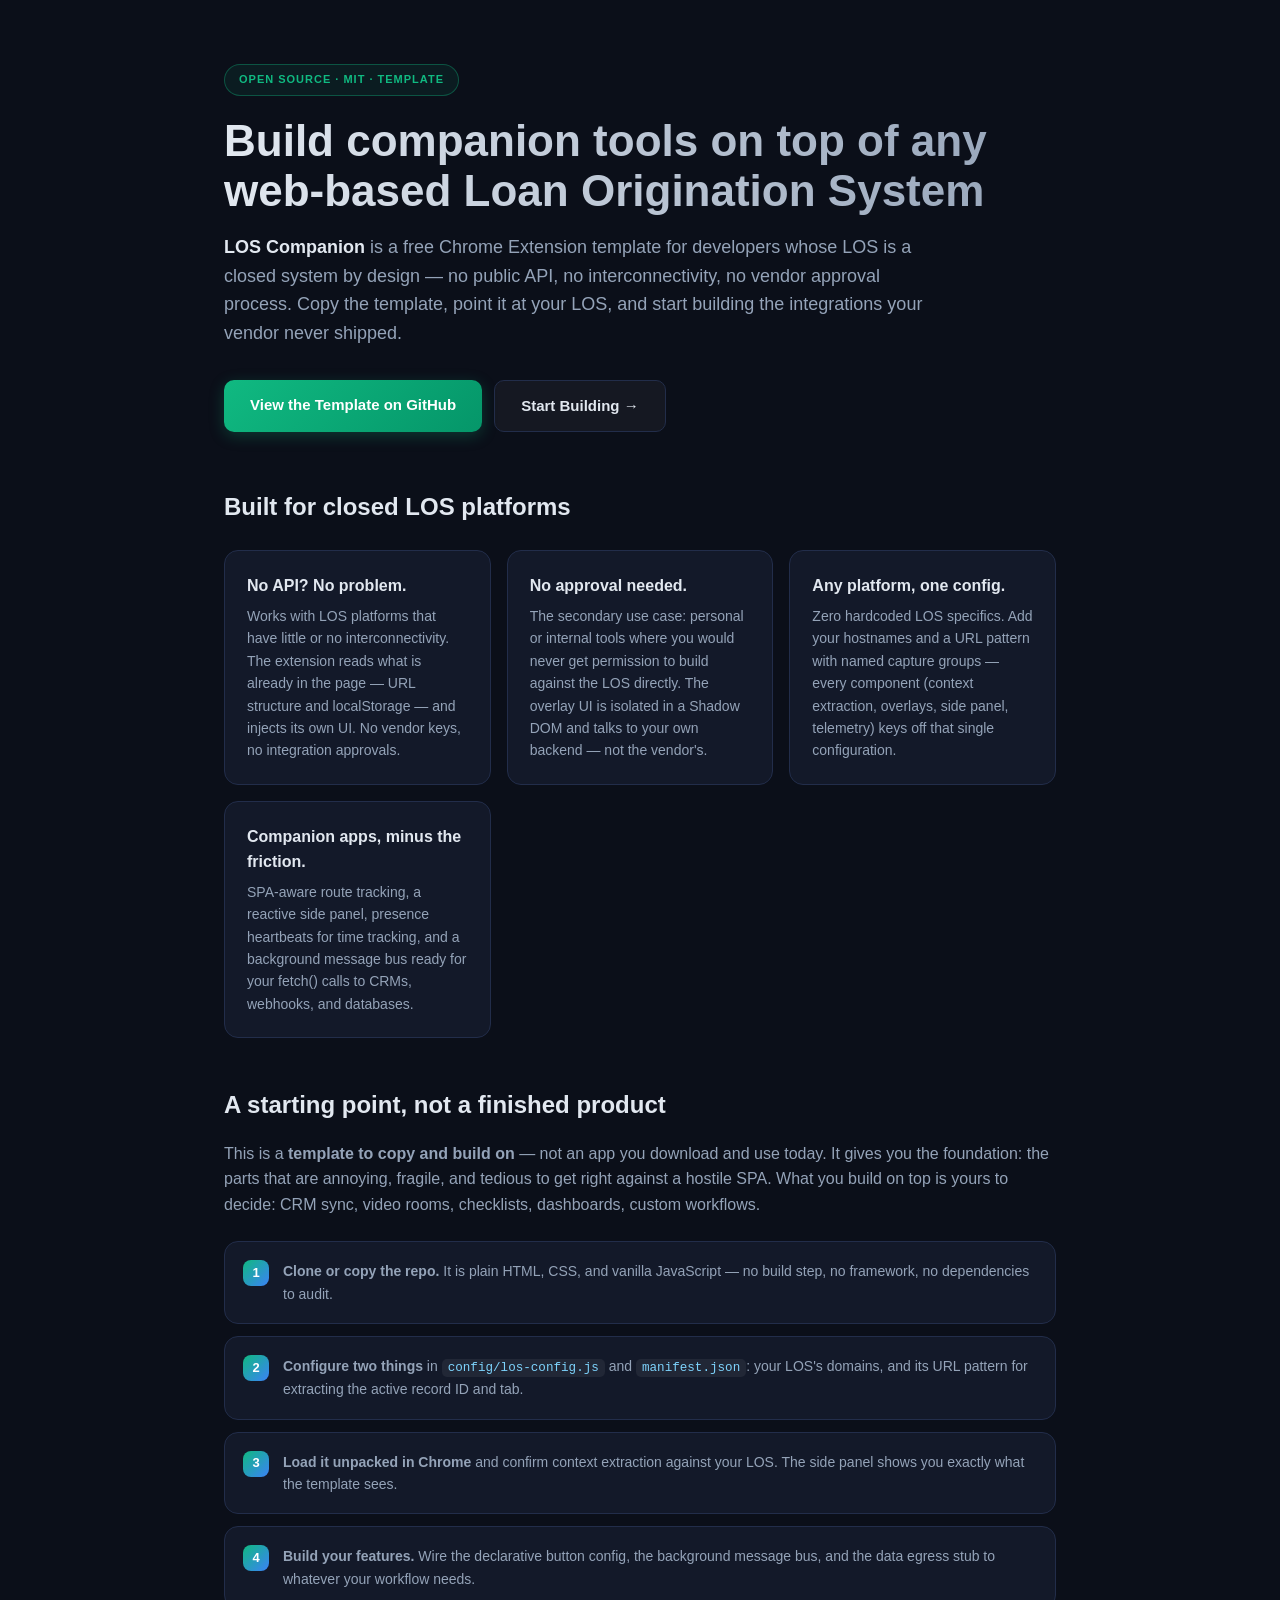
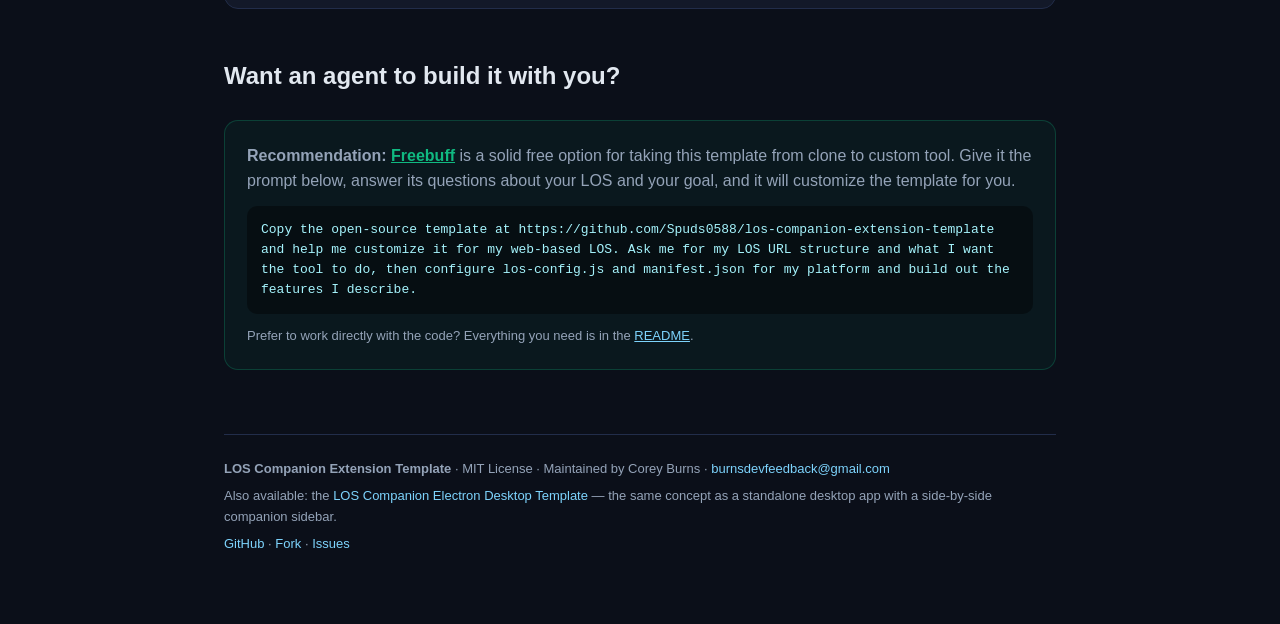
==== index.html @ d6112f38 "LOS Companion Extension Template A modular, platform-agnostic Chrome Extension (MV3) template for bu" ====
<!DOCTYPE html>
<html lang="en">
<head>
<meta charset="UTF-8">
<meta name="viewport" content="width=device-width, initial-scale=1.0">
<title>LOS Companion — Chrome Extension Template for Any Web-Based Loan Origination System</title>
<meta name="description" content="Free, open-source Chrome Extension template that connects any web-based Loan Origination System — even closed, API-less platforms — to CRMs, video rooms, and internal tools via Shadow DOM overlays, URL context extraction, and presence heartbeats. A starting point to build on, not a finished product.">
<link rel="canonical" href="https://spuds0588.github.io/los-companion-extension-template/">
<meta property="og:type" content="website">
<meta property="og:title" content="LOS Companion — Chrome Extension Template for Any Web-Based LOS">
<meta property="og:description" content="Connect closed, API-less Loan Origination Systems to the tools you actually use. Free open-source template: copy it, configure two things, and start building.">
<meta property="og:url" content="https://spuds0588.github.io/los-companion-extension-template/">
<meta name="twitter:card" content="summary">
<meta name="twitter:title" content="LOS Companion — Chrome Extension Template for Any Web-Based LOS">
<meta name="twitter:description" content="Connect closed, API-less Loan Origination Systems to the tools you actually use. Free open-source template: copy it, configure two things, and start building.">
<meta name="robots" content="index, follow">
<meta name="theme-color" content="#0b0f19">
<script type="application/ld+json">
{
  "@context": "https://schema.org",
  "@type": "SoftwareSourceCode",
  "name": "LOS Companion Extension Template",
  "description": "A modular, platform-agnostic Chrome Extension (Manifest V3) template for building companion tooling on top of any web-based Loan Origination System (LOS) — including closed platforms with no public API. Provides SPA-aware URL context extraction (record ID, active tab), Shadow DOM overlay injection, presence heartbeats, and a background message bus for external API calls. MIT licensed. A template to copy and build upon, not a finished product.",
  "codeRepository": "https://github.com/Spuds0588/los-companion-extension-template",
  "url": "https://spuds0588.github.io/los-companion-extension-template/",
  "programmingLanguage": ["JavaScript"],
  "runtimePlatform": "Chrome / Chromium (Manifest V3 extension)",
  "license": "https://opensource.org/licenses/MIT",
  "author": {
    "@type": "Person",
    "name": "Corey Burns",
    "email": "burnsdevfeedback@gmail.com"
  },
  "keywords": "loan origination system, LOS integration, chrome extension, mortgage tech, shadow DOM, CRM sync, closed platform integration, browser extension template, fintech",
  "isAccessibleForFree": true,
  "offers": { "@type": "Offer", "price": "0", "priceCurrency": "USD" }
}
</script>
<script type="application/ld+json">
{
  "@context": "https://schema.org",
  "@type": "FAQPage",
  "mainEntity": [
    {
      "@type": "Question",
      "name": "What is the LOS Companion Extension Template?",
      "acceptedAnswer": {
        "@type": "Answer",
        "text": "A free, MIT-licensed Chrome Extension template that provides the plumbing for building companion tools on top of any web-based Loan Origination System — SPA-aware context extraction, Shadow DOM overlays, presence heartbeats, and an external API bus — with no hardcoded LOS platform. You copy it and configure it for your LOS."
      }
    },
    {
      "@type": "Question",
      "name": "Does it work with LOS platforms that have no API?",
      "acceptedAnswer": {
        "@type": "Answer",
        "text": "Yes — that is the core use case. It works with closed systems by design: it observes the page URL and localStorage, injects its own isolated UI, and communicates through your own backend, so it needs no official integration, API keys, or vendor approval."
      }
    },
    {
      "@type": "Question",
      "name": "Is this a finished product I can install and use today?",
      "acceptedAnswer": {
        "@type": "Answer",
        "text": "No. It is a developer template — a starting point intended to be copied and built on top of. You point it at your LOS's domain and URL structure, then add your own actions, integrations, and business logic."
      }
    },
    {
      "@type": "Question",
      "name": "Is it really platform-agnostic?",
      "acceptedAnswer": {
        "@type": "Answer",
        "text": "Yes. The template ships with no LOS-specific code: you add your LOS hostnames to a domains list and a URL pattern with named capture groups, and every component — extraction, overlays, panel, telemetry — works from that single config."
      }
    }
  ]
}
</script>
<style>
* { margin: 0; padding: 0; box-sizing: border-box; }
body {
    font-family: -apple-system, BlinkMacSystemFont, "Segoe UI", Roboto, Helvetica, Arial, sans-serif;
    background: #0b0f19;
    color: #e2e8f0;
    line-height: 1.6;
}
.wrap { max-width: 880px; margin: 0 auto; padding: 64px 24px; }
.badge {
    display: inline-block; font-size: 11px; font-weight: 700; letter-spacing: 1px;
    text-transform: uppercase; color: #10b981; border: 1px solid rgba(16,185,129,.35);
    background: rgba(16,185,129,.08); border-radius: 999px; padding: 6px 14px; margin-bottom: 20px;
}
h1 {
    font-size: clamp(30px, 5vw, 44px); line-height: 1.15; font-weight: 800;
    background: linear-gradient(90deg, #e2e8f0, #94a3b8);
    -webkit-background-clip: text; background-clip: text; -webkit-text-fill-color: transparent;
    margin-bottom: 16px;
}
.lede { font-size: 18px; color: #94a3b8; max-width: 720px; margin-bottom: 32px; }
.lede strong { color: #e2e8f0; }
.cta-row { display: flex; flex-wrap: wrap; gap: 12px; margin-bottom: 56px; }
.btn {
    display: inline-block; padding: 13px 26px; border-radius: 10px; font-weight: 600;
    font-size: 15px; text-decoration: none; transition: transform .15s ease, box-shadow .15s ease;
}
.btn:hover { transform: translateY(-2px); }
.btn-primary { background: linear-gradient(135deg, #10b981, #059669); color: #fff; box-shadow: 0 4px 15px rgba(16,185,129,.25); }
.btn-secondary { background: rgba(255,255,255,.04); color: #e2e8f0; border: 1px solid #222d4a; }
h2 { font-size: 24px; font-weight: 700; margin: 48px 0 16px; color: #e2e8f0; }
h3 { font-size: 16px; font-weight: 600; margin-bottom: 6px; color: #e2e8f0; }
p { color: #94a3b8; margin-bottom: 14px; }
.grid { display: grid; grid-template-columns: repeat(auto-fit, minmax(240px, 1fr)); gap: 16px; margin: 24px 0; }
.card {
    background: #131929; border: 1px solid #222d4a; border-radius: 14px; padding: 22px;
}
.card p { margin: 0; font-size: 14px; }
.callout {
    background: rgba(16,185,129,.05); border: 1px solid rgba(16,185,129,.25);
    border-radius: 14px; padding: 22px; margin: 24px 0;
}
.callout p { margin: 0 0 10px; }
.callout p:last-child { margin-bottom: 0; }
.steps { counter-reset: step; margin: 24px 0; }
.step {
    position: relative; padding: 18px 18px 18px 58px; background: #131929;
    border: 1px solid #222d4a; border-radius: 14px; margin-bottom: 12px;
}
.step::before {
    counter-increment: step; content: counter(step);
    position: absolute; left: 18px; top: 18px; width: 26px; height: 26px; border-radius: 8px;
    background: linear-gradient(135deg, #10b981, #3b82f6); color: #fff; font-weight: 700;
    font-size: 13px; display: flex; align-items: center; justify-content: center;
}
.step p { margin: 0; font-size: 14px; }
code {
    font-family: ui-monospace, SFMono-Regular, Menlo, Consolas, monospace; font-size: .9em;
    background: rgba(255,255,255,.06); border-radius: 5px; padding: 2px 6px; color: #7dd3fc;
}
pre {
    background: #060913; border: 1px solid #17213c; border-radius: 12px; padding: 18px;
    overflow-x: auto; margin: 16px 0; font-size: 13px; line-height: 1.5;
}
pre code { background: none; padding: 0; color: #e2e8f0; }
.agent-box {
    background: #060913; border: 1px dashed rgba(16,185,129,.4); border-radius: 14px;
    padding: 22px; margin: 24px 0;
}
.agent-box p { font-size: 14px; }
.agent-prompt {
    font-family: ui-monospace, SFMono-Regular, Menlo, Consolas, monospace; font-size: 13px;
    color: #a5f3fc; background: rgba(0,0,0,.4); border-radius: 10px; padding: 14px;
    margin: 12px 0; line-height: 1.55;
}
.small { font-size: 13px; }
footer { margin-top: 64px; padding-top: 24px; border-top: 1px solid #222d4a; font-size: 13px; }
footer p { margin-bottom: 6px; }
footer a { color: #7dd3fc; text-decoration: none; }
footer a:hover { text-decoration: underline; }
.sr-only {
    position: absolute; width: 1px; height: 1px; padding: 0; margin: -1px;
    overflow: hidden; clip: rect(0,0,0,0); white-space: nowrap; border: 0;
}
</style>
</head>
<body>
<div class="wrap">

<header>
    <span class="badge">Open Source &middot; MIT &middot; Template</span>
    <h1>Build companion tools on top of any web-based Loan Origination System</h1>
    <p class="lede">
        <strong>LOS Companion</strong> is a free Chrome Extension template for developers whose LOS is a
        closed system by design — no public API, no interconnectivity, no vendor approval process.
        Copy the template, point it at your LOS, and start building the integrations your vendor never shipped.
    </p>
    <div class="cta-row">
        <a class="btn btn-primary" href="https://github.com/Spuds0588/los-companion-extension-template">View the Template on GitHub</a>
        <a class="btn btn-secondary" href="#build-on-it">Start Building &rarr;</a>
    </div>
</header>

<main>
<section aria-labelledby="who">
    <h2 id="who">Built for closed LOS platforms</h2>
    <div class="grid">
        <div class="card">
            <h3>No API? No problem.</h3>
            <p>Works with LOS platforms that have little or no interconnectivity. The extension reads what is already in the page — URL structure and localStorage — and injects its own UI. No vendor keys, no integration approvals.</p>
        </div>
        <div class="card">
            <h3>No approval needed.</h3>
            <p>The secondary use case: personal or internal tools where you would never get permission to build against the LOS directly. The overlay UI is isolated in a Shadow DOM and talks to your own backend — not the vendor's.</p>
        </div>
        <div class="card">
            <h3>Any platform, one config.</h3>
            <p>Zero hardcoded LOS specifics. Add your hostnames and a URL pattern with named capture groups — every component (context extraction, overlays, side panel, telemetry) keys off that single configuration.</p>
        </div>
        <div class="card">
            <h3>Companion apps, minus the friction.</h3>
            <p>SPA-aware route tracking, a reactive side panel, presence heartbeats for time tracking, and a background message bus ready for your fetch() calls to CRMs, webhooks, and databases.</p>
        </div>
    </div>
</section>

<section aria-labelledby="not-product">
    <h2 id="not-product">A starting point, not a finished product</h2>
    <p>This is a <strong>template to copy and build on</strong> — not an app you download and use today. It gives you the foundation: the parts that are annoying, fragile, and tedious to get right against a hostile SPA. What you build on top is yours to decide: CRM sync, video rooms, checklists, dashboards, custom workflows.</p>
    <div class="steps">
        <div class="step"><p><strong>Clone or copy the repo.</strong> It is plain HTML, CSS, and vanilla JavaScript — no build step, no framework, no dependencies to audit.</p></div>
        <div class="step"><p><strong>Configure two things</strong> in <code>config/los-config.js</code> and <code>manifest.json</code>: your LOS's domains, and its URL pattern for extracting the active record ID and tab.</p></div>
        <div class="step"><p><strong>Load it unpacked in Chrome</strong> and confirm context extraction against your LOS. The side panel shows you exactly what the template sees.</p></div>
        <div class="step"><p><strong>Build your features.</strong> Wire the declarative button config, the background message bus, and the data egress stub to whatever your workflow needs.</p></div>
    </div>
</section>

<section aria-labelledby="build-on-it">
    <h2 id="build-on-it">Want an agent to build it with you?</h2>
    <div class="callout">
        <p><strong>Recommendation:</strong> <a style="color:#10b981; font-weight:600;" href="https://freebuff.com/?ref=ref-73e83c98-19cf-45b0-952e-56c4090f15f2" rel="noopener">Freebuff</a> is a solid free option for taking this template from clone to custom tool. Give it the prompt below, answer its questions about your LOS and your goal, and it will customize the template for you.</p>
        <div class="agent-prompt">Copy the open-source template at https://github.com/Spuds0588/los-companion-extension-template and help me customize it for my web-based LOS. Ask me for my LOS URL structure and what I want the tool to do, then configure los-config.js and manifest.json for my platform and build out the features I describe.</div>
        <p class="small">Prefer to work directly with the code? Everything you need is in the <a style="color:#7dd3fc;" href="https://github.com/Spuds0588/los-companion-extension-template#readme">README</a>.</p>
    </div>
</section>
</main>

<footer>
    <p><strong>LOS Companion Extension Template</strong> &middot; MIT License &middot; Maintained by Corey Burns &middot; <a href="mailto:burnsdevfeedback@gmail.com">burnsdevfeedback@gmail.com</a></p>
    <p>Also available: the <a href="https://spuds0588.github.io/los-companion-electron-template/">LOS Companion Electron Desktop Template</a> — the same concept as a standalone desktop app with a side-by-side companion sidebar.</p>
    <p><a href="https://github.com/Spuds0588/los-companion-extension-template">GitHub</a> &middot; <a href="https://github.com/Spuds0588/los-companion-extension-template/fork">Fork</a> &middot; <a href="https://github.com/Spuds0588/los-companion-extension-template/issues">Issues</a></p>
</footer>

</div>
</body>
</html>
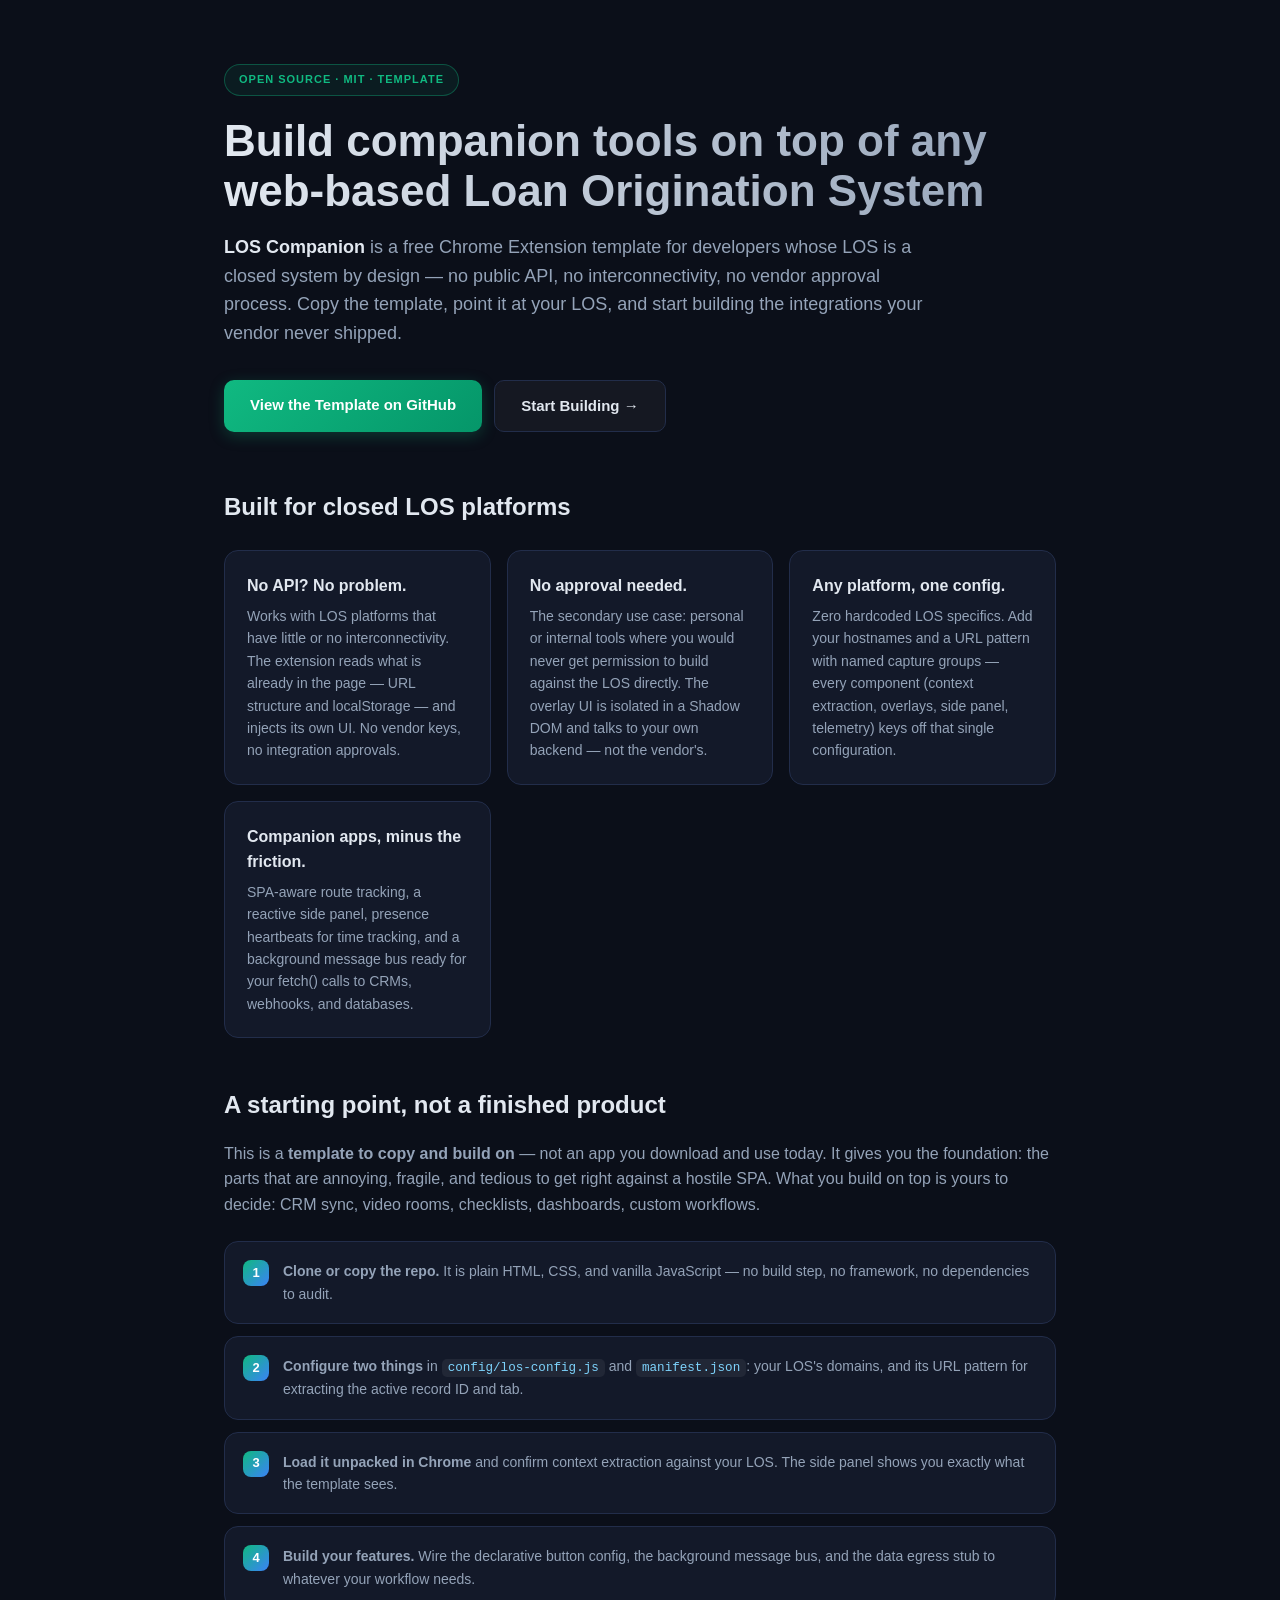
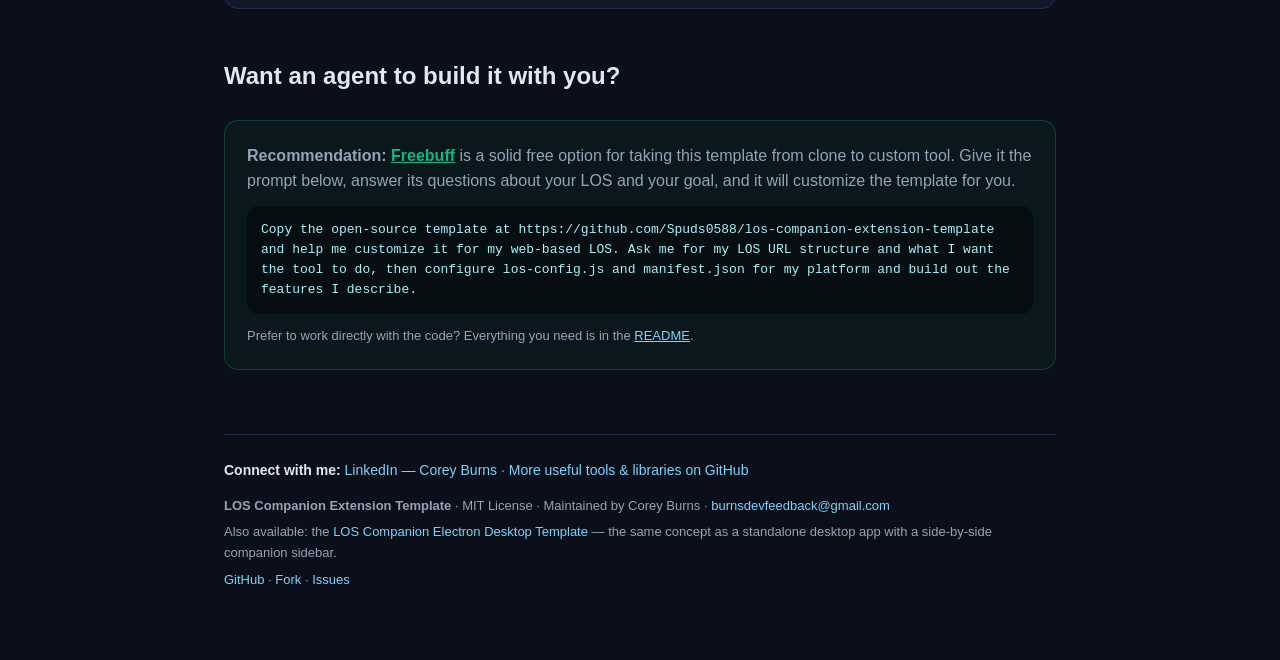
==== commit 699879ec: "Add connect links to landing page footer 🤖 Generated with Codebuff Co-Authored-By: Codebuff <noreply" ====
--- a/index.html
+++ b/index.html
@@ -153,6 +153,8 @@
 }
 .small { font-size: 13px; }
 footer { margin-top: 64px; padding-top: 24px; border-top: 1px solid #222d4a; font-size: 13px; }
+footer .connect { font-size: 14px; margin-bottom: 14px; }
+footer .connect strong { color: #e2e8f0; }
 footer p { margin-bottom: 6px; }
 footer a { color: #7dd3fc; text-decoration: none; }
 footer a:hover { text-decoration: underline; }
@@ -224,6 +226,7 @@
 </main>
 
 <footer>
+    <p class="connect"><strong>Connect with me:</strong> <a href="https://www.linkedin.com/in/coreytburns/" rel="noopener">LinkedIn — Corey Burns</a> &middot; <a href="https://github.com/Spuds0588?tab=repositories" rel="noopener">More useful tools &amp; libraries on GitHub</a></p>
     <p><strong>LOS Companion Extension Template</strong> &middot; MIT License &middot; Maintained by Corey Burns &middot; <a href="mailto:burnsdevfeedback@gmail.com">burnsdevfeedback@gmail.com</a></p>
     <p>Also available: the <a href="https://spuds0588.github.io/los-companion-electron-template/">LOS Companion Electron Desktop Template</a> — the same concept as a standalone desktop app with a side-by-side companion sidebar.</p>
     <p><a href="https://github.com/Spuds0588/los-companion-extension-template">GitHub</a> &middot; <a href="https://github.com/Spuds0588/los-companion-extension-template/fork">Fork</a> &middot; <a href="https://github.com/Spuds0588/los-companion-extension-template/issues">Issues</a></p>
